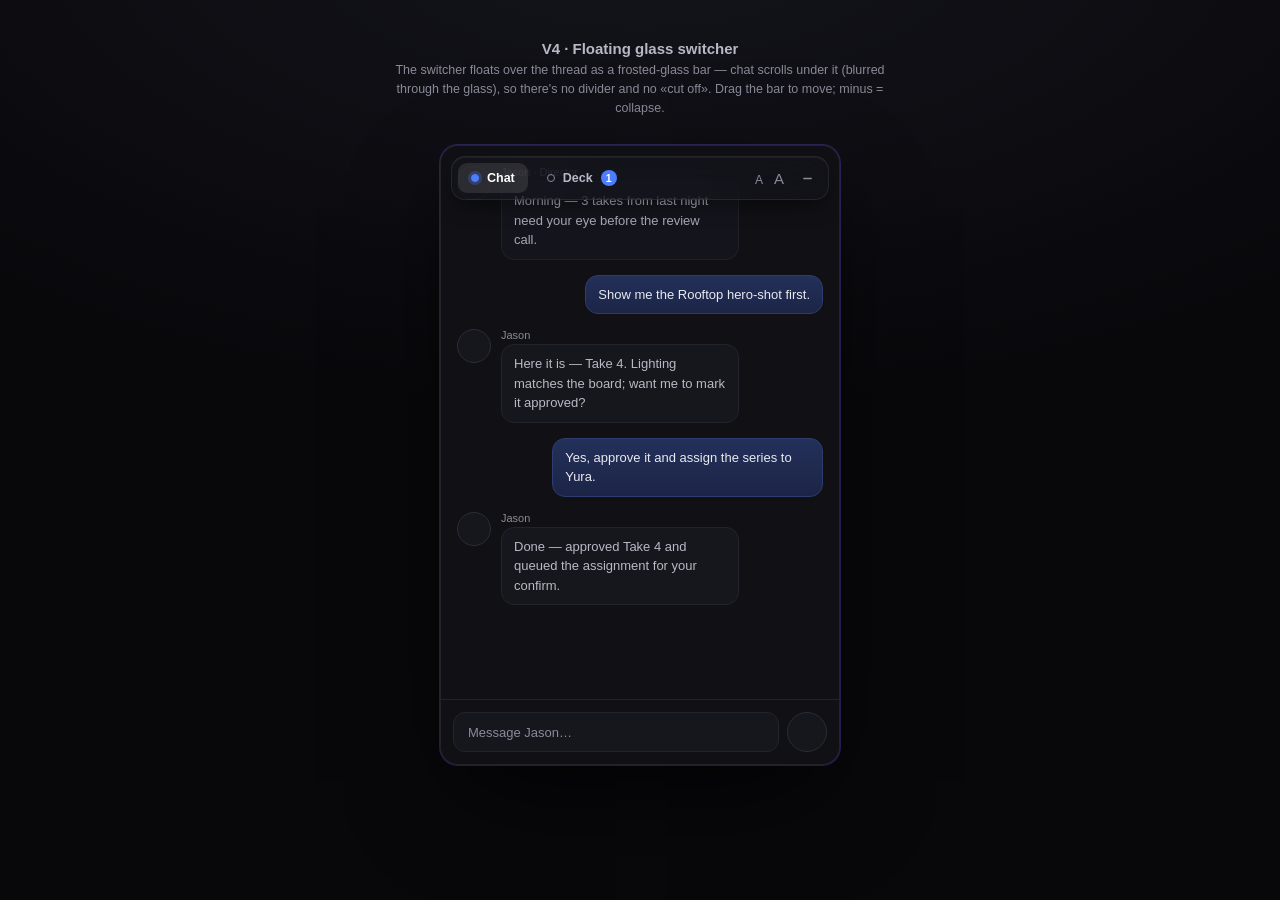
==== switcher-v4-floating-glass.html @ 313849bb "add V4 floating-glass switcher (translucent bar hovering over the thread) — owner idea 2026-07-07" ====
<!doctype html>
<!--
  Chat/Deck SWITCHER — V4: FLOATING GLASS (Sage, 2026-07-07).
  Owner idea: «висящая над чатом плашка в полупрозрачном стиле как сейчас модно» — the switcher FLOATS
  over the chat as a frosted-glass bar; the thread scrolls UNDER it (visible blurred through the glass),
  so there is no divider / no «cut off» at all. iOS-26 floating-toolbar vibe.
  Shown over a real thread so the backdrop-blur reads. Brand tokens from assistant-deck-modal-popup.html.
-->
<html lang="en">
  <head>
    <meta charset="utf-8" />
    <meta name="viewport" content="width=device-width, initial-scale=1" />
    <title>SceneOS — Switcher V4 floating glass</title>
    <style>
      :root {
        --ink: #08080b;
        --panel: #101015;
        --panel2: #16161d;
        --line: #23232c;
        --line2: #2c2c38;
        --mut: #8a8a99;
        --soft: #b9b9c6;
        --text: #e9e9f0;
        --white: #fff;
        --acc: #4d7dff;
        --acc2: #6e5bff;
      }
      * {
        box-sizing: border-box;
      }
      body {
        margin: 0;
        min-height: 100vh;
        background: radial-gradient(1000px 500px at 50% -10%, #14141c, var(--ink));
        color: var(--text);
        font-family: -apple-system, BlinkMacSystemFont, 'Segoe UI', Roboto, sans-serif;
        display: flex;
        flex-direction: column;
        align-items: center;
        padding: 40px 20px 60px;
      }
      h1 {
        font-size: 15px;
        font-weight: 600;
        color: var(--soft);
        margin: 0 0 4px;
      }
      .sub {
        color: var(--mut);
        font-size: 12.5px;
        margin: 0 0 28px;
        max-width: 520px;
        text-align: center;
        line-height: 1.5;
      }

      /* the popup panel */
      .pop {
        position: relative;
        width: 400px;
        height: 620px;
        background: var(--panel);
        border: 1px solid var(--line);
        border-radius: 18px;
        box-shadow:
          0 0 0 1px rgba(110, 91, 255, 0.28),
          0 40px 100px -24px rgba(0, 0, 0, 0.85);
        overflow: hidden;
        display: flex;
        flex-direction: column;
      }

      /* ── THE FLOATING GLASS SWITCHER — hovers over the thread ── */
      .glassbar {
        position: absolute;
        top: 10px;
        left: 10px;
        right: 10px;
        z-index: 5;
        height: 44px;
        display: flex;
        align-items: center;
        gap: 6px;
        padding: 0 8px 0 6px;
        border-radius: 14px;
        /* frosted glass: translucent panel + blur the thread behind + a lit top edge */
        background: rgba(20, 20, 28, 0.55);
        backdrop-filter: blur(22px) saturate(1.5);
        -webkit-backdrop-filter: blur(22px) saturate(1.5);
        border: 1px solid rgba(255, 255, 255, 0.08);
        box-shadow:
          0 1px 0 rgba(255, 255, 255, 0.06) inset,
          0 8px 24px -8px rgba(0, 0, 0, 0.6);
        cursor: grab;
      }
      .tab {
        display: inline-flex;
        align-items: center;
        gap: 8px;
        height: 30px;
        padding: 0 13px;
        border: 0;
        background: transparent;
        color: var(--soft);
        font: inherit;
        font-size: 12.5px;
        font-weight: 600;
        border-radius: 9px;
        cursor: pointer;
      }
      .tab.on {
        color: var(--white);
        background: rgba(255, 255, 255, 0.1);
      }
      .dot {
        width: 8px;
        height: 8px;
        border-radius: 50%;
        border: 1.5px solid var(--mut);
      }
      .tab.on .dot {
        background: var(--acc);
        border-color: var(--acc);
        box-shadow: 0 0 0 3px rgba(77, 125, 255, 0.25);
      }
      .cnt {
        font-size: 10.5px;
        font-weight: 700;
        color: #fff;
        background: var(--acc);
        border-radius: 999px;
        min-width: 16px;
        height: 16px;
        padding: 0 5px;
        display: inline-grid;
        place-items: center;
      }
      .spacer {
        margin-left: auto;
      }
      .ascale {
        display: inline-flex;
        align-items: baseline;
        gap: 11px;
        color: var(--mut);
        font-size: 12px;
        padding: 0 4px;
      }
      .ascale .lg {
        font-size: 15px;
      }
      .mincol {
        display: inline-grid;
        place-items: center;
        width: 26px;
        height: 26px;
        border: 0;
        background: transparent;
        color: var(--mut);
        cursor: pointer;
        border-radius: 8px;
      }
      .mincol:hover {
        color: #fff;
        background: rgba(255, 255, 255, 0.08);
      }

      /* ── the thread — runs to the TOP of the panel, so the glass bar floats OVER the first rows ── */
      .thread {
        flex: 1;
        overflow-y: auto;
        padding: 16px 16px 14px;
        display: flex;
        flex-direction: column;
        gap: 15px;
      }
      /* first block sits UNDER the glass — a scroll-cue that content lives behind the bar */
      .thread .under {
        margin-top: 4px;
        opacity: 0.9;
      }
      .m {
        display: flex;
        gap: 10px;
      }
      .av {
        width: 34px;
        height: 34px;
        border-radius: 50%;
        background: var(--panel2);
        border: 1px solid var(--line2);
        flex: none;
      }
      .m.me {
        flex-direction: row-reverse;
      }
      .bub {
        max-width: 74%;
        font-size: 13px;
        line-height: 1.5;
        color: var(--soft);
        background: var(--panel2);
        border: 1px solid var(--line);
        padding: 9px 12px;
        border-radius: 13px;
      }
      .m.me .bub {
        color: var(--text);
        background: linear-gradient(180deg, #23305a, #1c2547);
        border-color: #2f3d6e;
      }
      .nm {
        font-size: 11px;
        color: var(--mut);
        margin: 0 0 3px;
      }

      /* composer */
      .composer {
        flex: none;
        border-top: 1px solid var(--line);
        padding: 12px;
        display: flex;
        align-items: center;
        gap: 8px;
      }
      .ci {
        flex: 1;
        height: 40px;
        border-radius: 12px;
        background: var(--panel2);
        border: 1px solid var(--line);
        color: var(--mut);
        display: flex;
        align-items: center;
        padding: 0 14px;
        font-size: 13px;
      }
      .mic {
        width: 40px;
        height: 40px;
        border-radius: 50%;
        background: var(--panel2);
        border: 1px solid var(--line2);
        flex: none;
      }
    </style>
  </head>
  <body>
    <h1>V4 · Floating glass switcher</h1>
    <p class="sub">
      The switcher floats over the thread as a frosted-glass bar — chat scrolls under it (blurred
      through the glass), so there's no divider and no «cut off». Drag the bar to move; minus =
      collapse.
    </p>

    <div class="pop">
      <!-- floating glass switcher — hovers OVER the thread -->
      <div class="glassbar">
        <button class="tab on"><span class="dot"></span>Chat</button>
        <button class="tab"><span class="dot"></span>Deck <span class="cnt">1</span></button>
        <span class="spacer"></span>
        <span class="ascale">A<span class="lg">A</span></span>
        <button class="mincol" title="Свернуть" aria-label="Свернуть чат">
          <svg
            width="15"
            height="15"
            viewBox="0 0 24 24"
            fill="none"
            stroke="currentColor"
            stroke-width="2.2"
            stroke-linecap="round"
          >
            <line x1="6" y1="12" x2="18" y2="12"></line>
          </svg>
        </button>
      </div>

      <!-- thread runs to the top; first rows live UNDER the glass -->
      <div class="thread">
        <div class="m under">
          <span class="av"></span>
          <div>
            <p class="nm">Jason · Director</p>
            <div class="bub">
              Morning — 3 takes from last night need your eye before the review call.
            </div>
          </div>
        </div>
        <div class="m me">
          <div class="bub">Show me the Rooftop hero-shot first.</div>
        </div>
        <div class="m">
          <span class="av"></span>
          <div>
            <p class="nm">Jason</p>
            <div class="bub">
              Here it is — Take 4. Lighting matches the board; want me to mark it approved?
            </div>
          </div>
        </div>
        <div class="m me">
          <div class="bub">Yes, approve it and assign the series to Yura.</div>
        </div>
        <div class="m">
          <span class="av"></span>
          <div>
            <p class="nm">Jason</p>
            <div class="bub">
              Done — approved Take 4 and queued the assignment for your confirm.
            </div>
          </div>
        </div>
      </div>

      <div class="composer">
        <div class="ci">Message Jason…</div>
        <span class="mic"></span>
      </div>
    </div>
  </body>
</html>
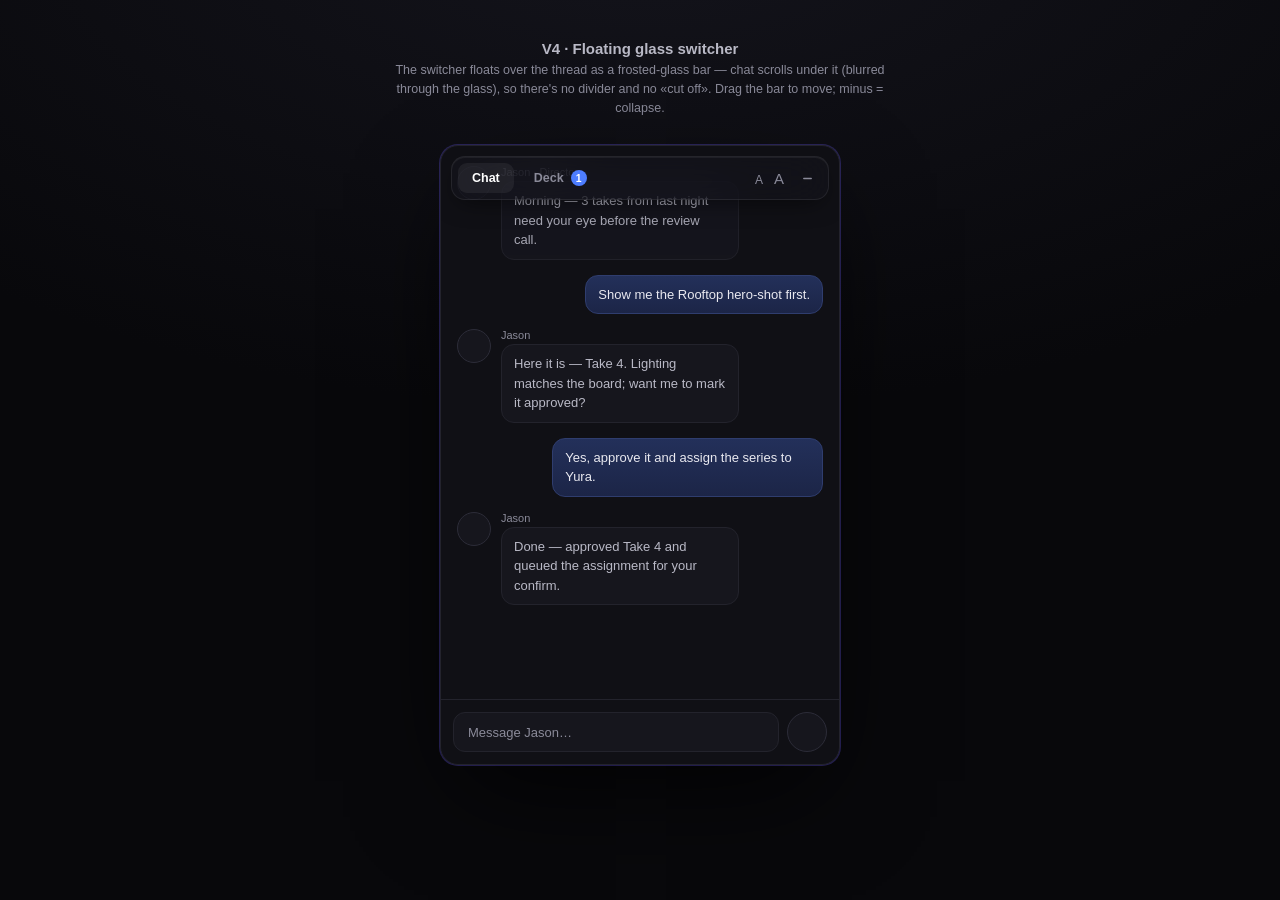
==== commit 8ff78928: "V4 refine: drop the seg-dots, quiet non-shouty active highlight (owner 2026-07-07)" ====
--- a/switcher-v4-floating-glass.html
+++ b/switcher-v4-floating-glass.html
@@ -96,32 +96,27 @@
       .tab {
         display: inline-flex;
         align-items: center;
-        gap: 8px;
+        gap: 7px;
         height: 30px;
-        padding: 0 13px;
+        padding: 0 14px;
         border: 0;
         background: transparent;
-        color: var(--soft);
+        color: var(--mut);
         font: inherit;
         font-size: 12.5px;
         font-weight: 600;
         border-radius: 9px;
         cursor: pointer;
-      }
+        transition: color 0.14s;
+      }
+      .tab:hover {
+        color: var(--soft);
+      }
+      /* active = a WHISPER of a highlight (owner «лёгкое не кричащее выделение», dots removed): brighter
+         text + a soft low-opacity fill. No dot, no loud accent — the fill just barely lifts the active tab. */
       .tab.on {
         color: var(--white);
-        background: rgba(255, 255, 255, 0.1);
-      }
-      .dot {
-        width: 8px;
-        height: 8px;
-        border-radius: 50%;
-        border: 1.5px solid var(--mut);
-      }
-      .tab.on .dot {
-        background: var(--acc);
-        border-color: var(--acc);
-        box-shadow: 0 0 0 3px rgba(77, 125, 255, 0.25);
+        background: rgba(255, 255, 255, 0.06);
       }
       .cnt {
         font-size: 10.5px;
@@ -257,8 +252,8 @@
     <div class="pop">
       <!-- floating glass switcher — hovers OVER the thread -->
       <div class="glassbar">
-        <button class="tab on"><span class="dot"></span>Chat</button>
-        <button class="tab"><span class="dot"></span>Deck <span class="cnt">1</span></button>
+        <button class="tab on">Chat</button>
+        <button class="tab">Deck <span class="cnt">1</span></button>
         <span class="spacer"></span>
         <span class="ascale">A<span class="lg">A</span></span>
         <button class="mincol" title="Свернуть" aria-label="Свернуть чат">
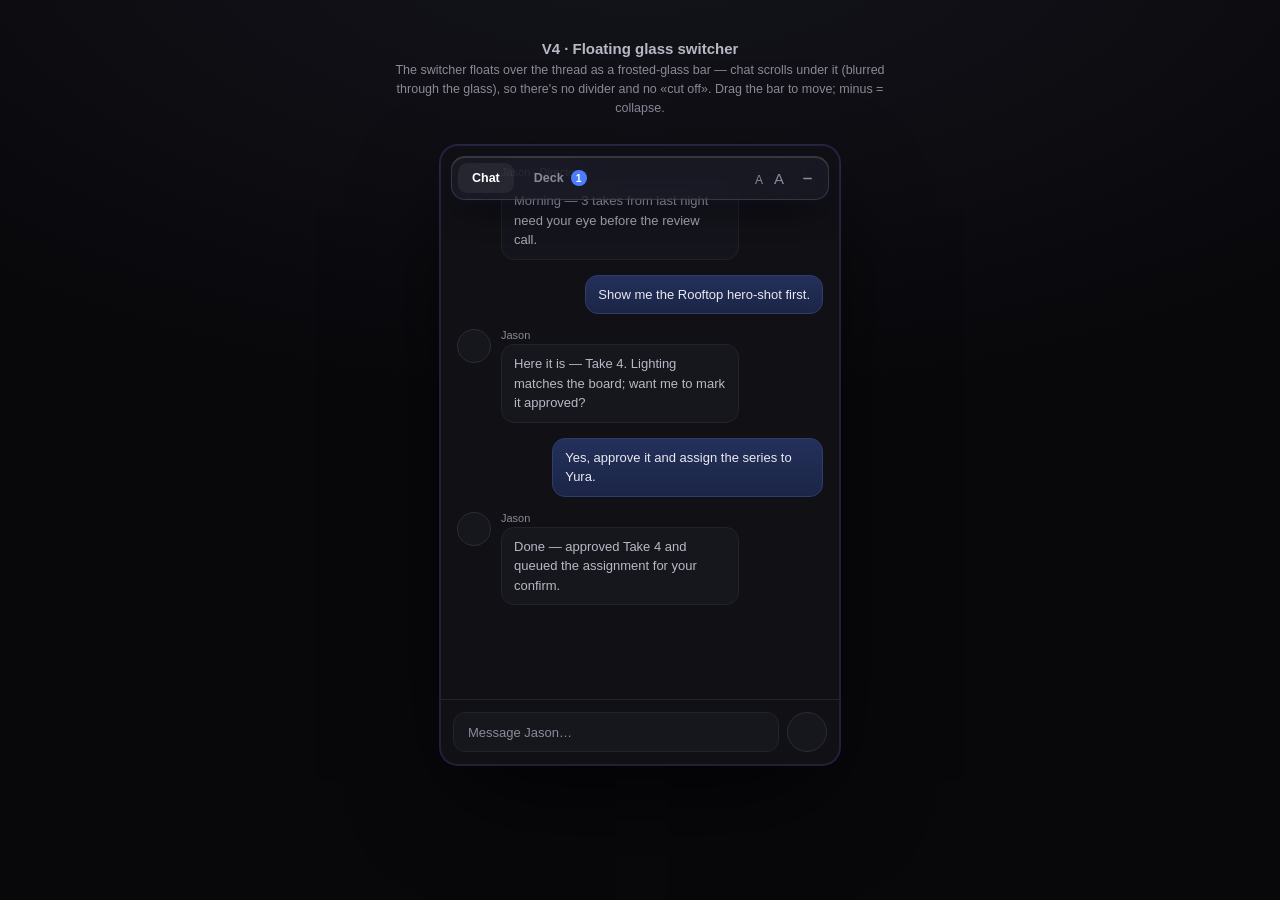
==== commit bde99d3d: "V4b: lift the glass bar off the dark (brighter edge + deeper shadow + faint accent bloom) so it floa" ====
--- a/switcher-v4-floating-glass.html
+++ b/switcher-v4-floating-glass.html
@@ -83,14 +83,18 @@
         gap: 6px;
         padding: 0 8px 0 6px;
         border-radius: 14px;
-        /* frosted glass: translucent panel + blur the thread behind + a lit top edge */
-        background: rgba(20, 20, 28, 0.55);
-        backdrop-filter: blur(22px) saturate(1.5);
-        -webkit-backdrop-filter: blur(22px) saturate(1.5);
-        border: 1px solid rgba(255, 255, 255, 0.08);
+        /* V4b — FLOAT harder without going heavy (owner «теряется… должна висеть, лёгкой но заметной»,
+           dark-on-dark). Slightly lighter+more opaque fill so it's present; a brighter top light-edge that
+           catches light (reads as glass); a deeper drop shadow to lift it OFF the thread; a whisper of
+           accent bloom so it floats on the dark canvas (on-brand blue, kept low). Still translucent + blur. */
+        background: rgba(30, 30, 42, 0.62);
+        backdrop-filter: blur(24px) saturate(1.7);
+        -webkit-backdrop-filter: blur(24px) saturate(1.7);
+        border: 1px solid rgba(255, 255, 255, 0.13);
         box-shadow:
-          0 1px 0 rgba(255, 255, 255, 0.06) inset,
-          0 8px 24px -8px rgba(0, 0, 0, 0.6);
+          0 1px 0 rgba(255, 255, 255, 0.14) inset,
+          0 14px 34px -12px rgba(0, 0, 0, 0.78),
+          0 4px 22px -8px rgba(77, 125, 255, 0.16);
         cursor: grab;
       }
       .tab {
